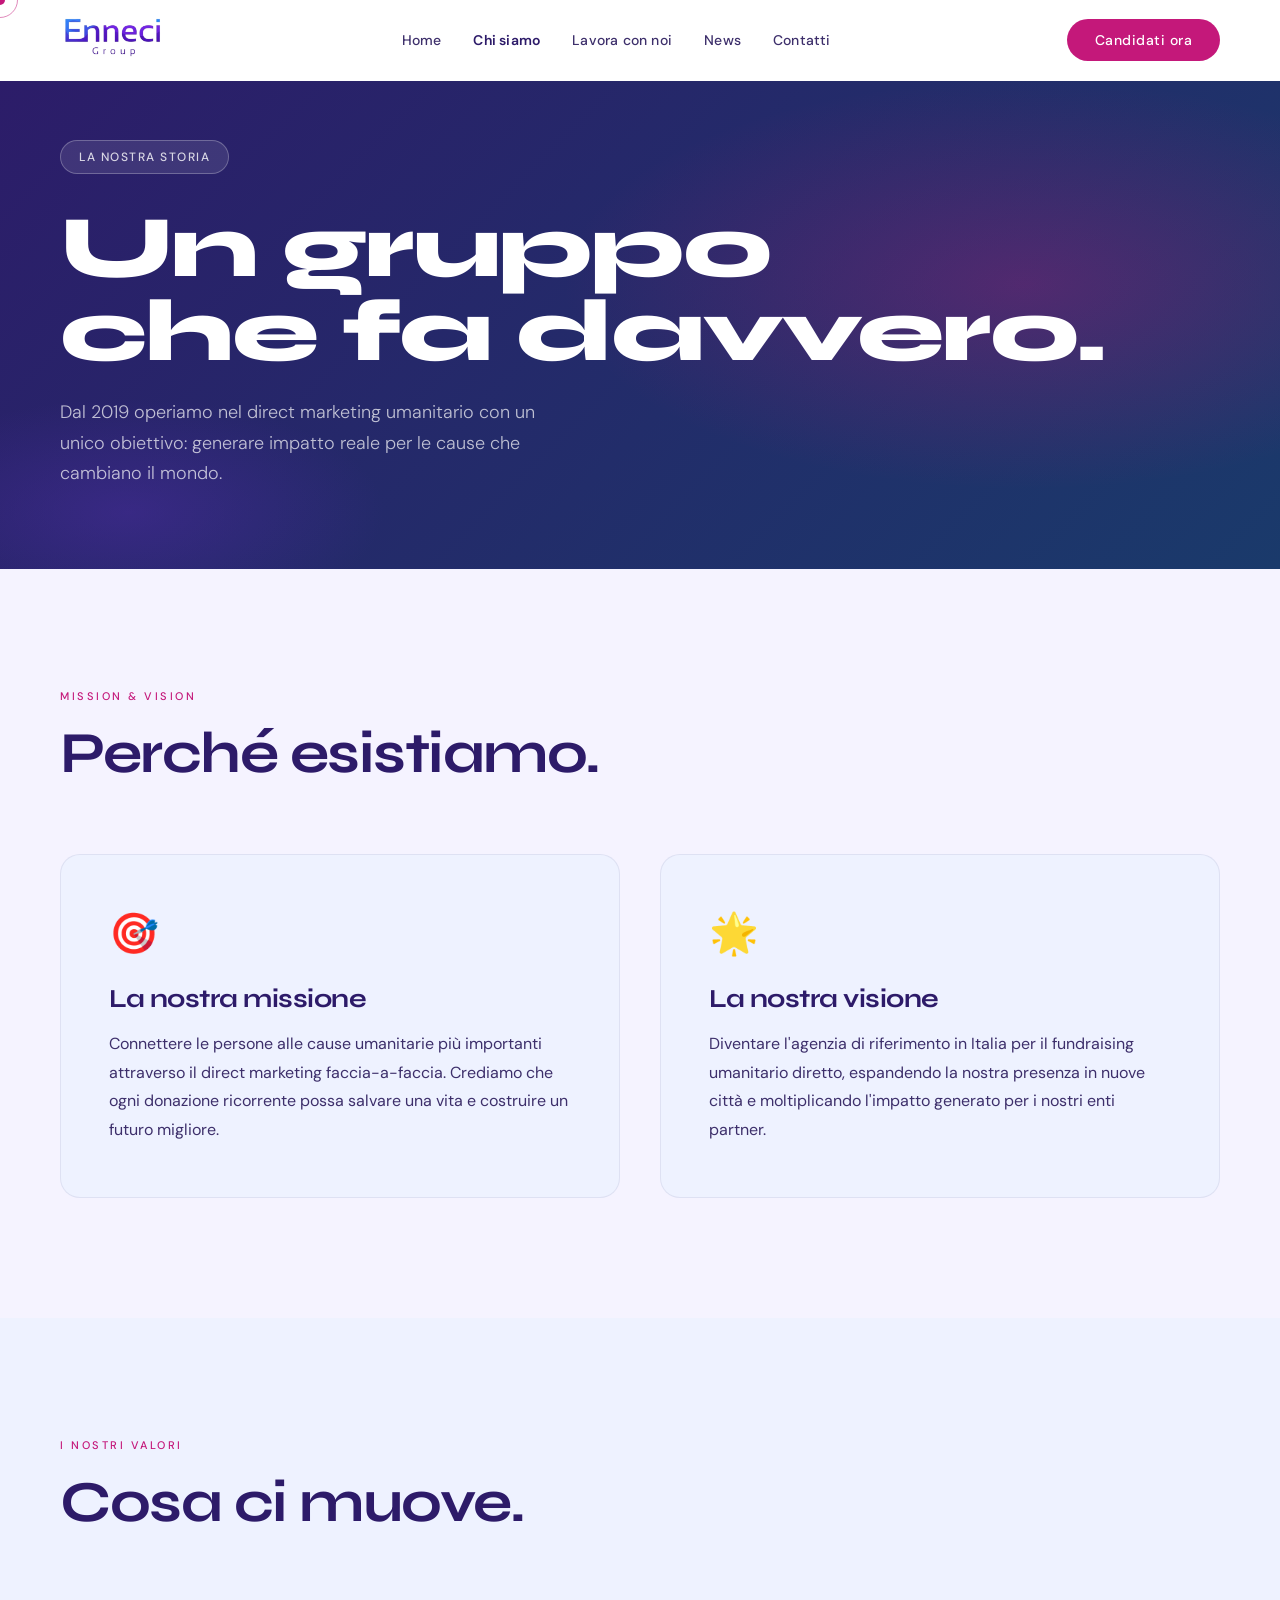
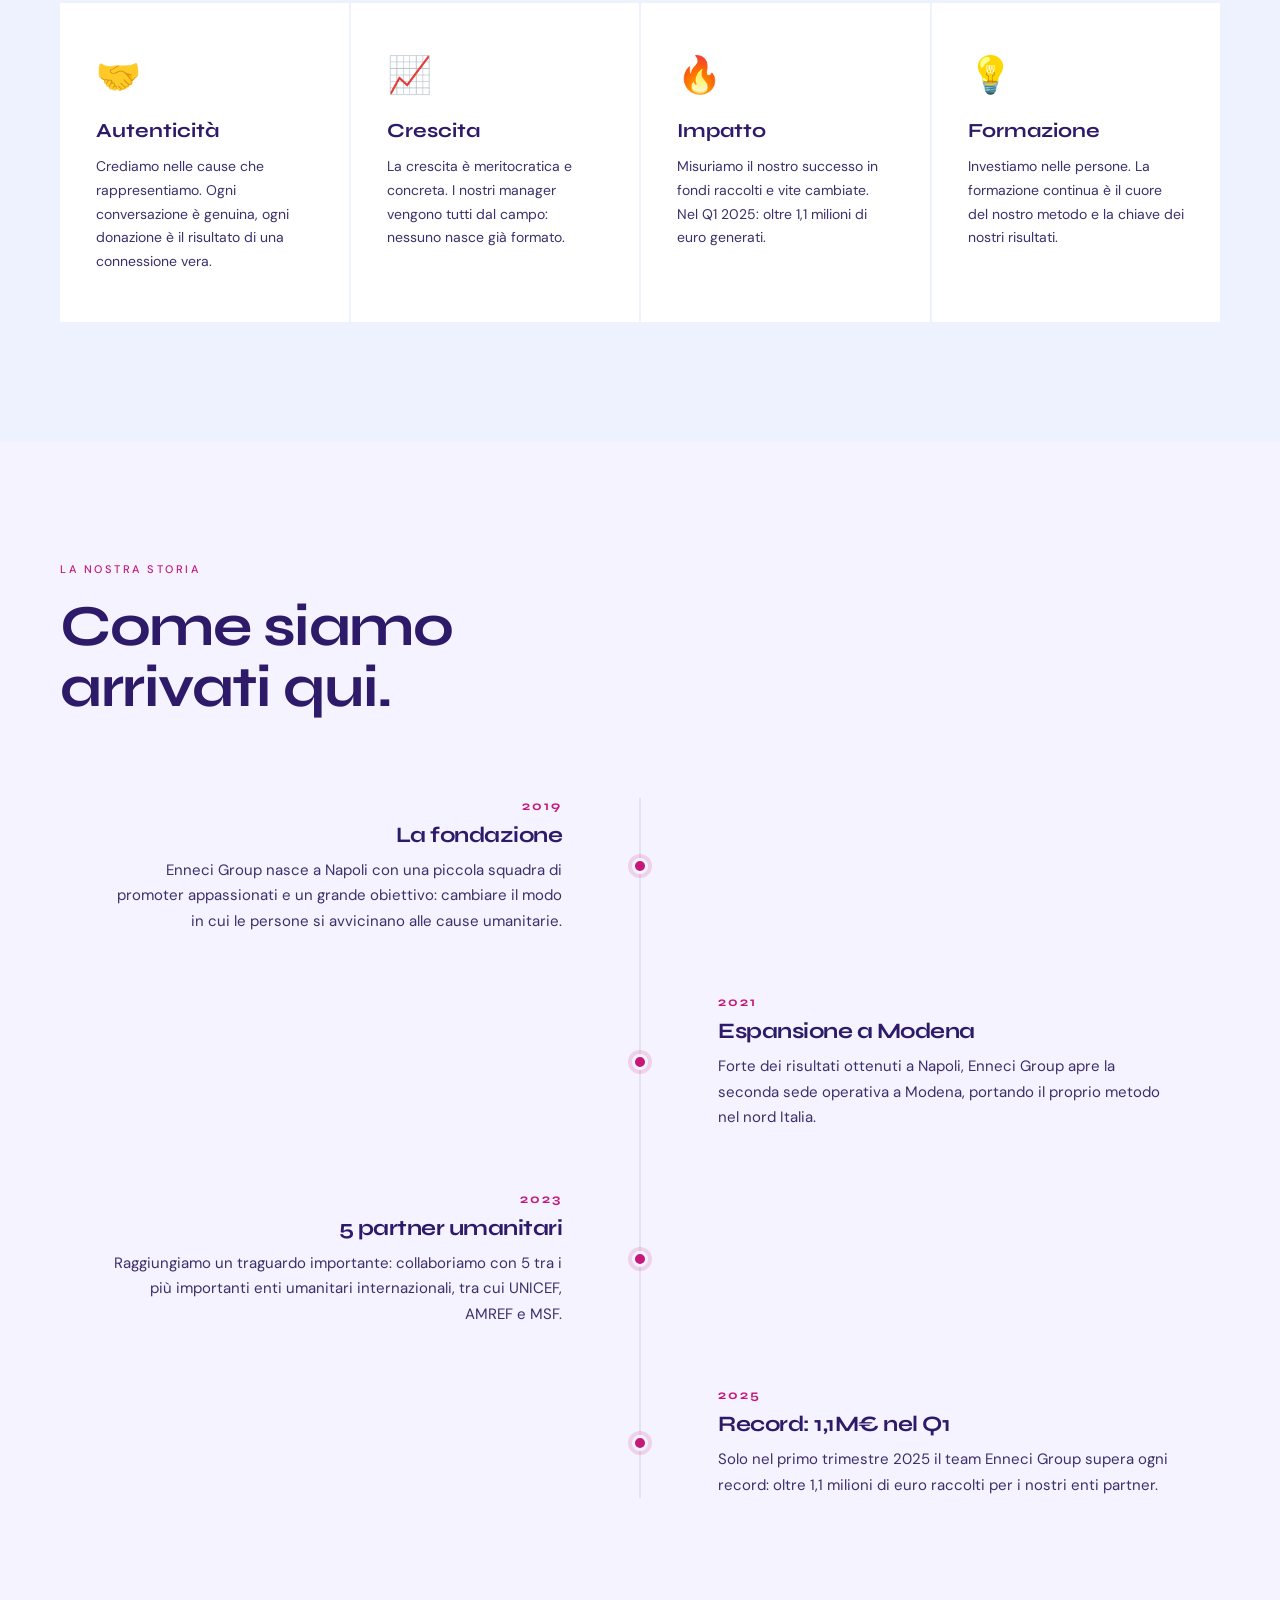
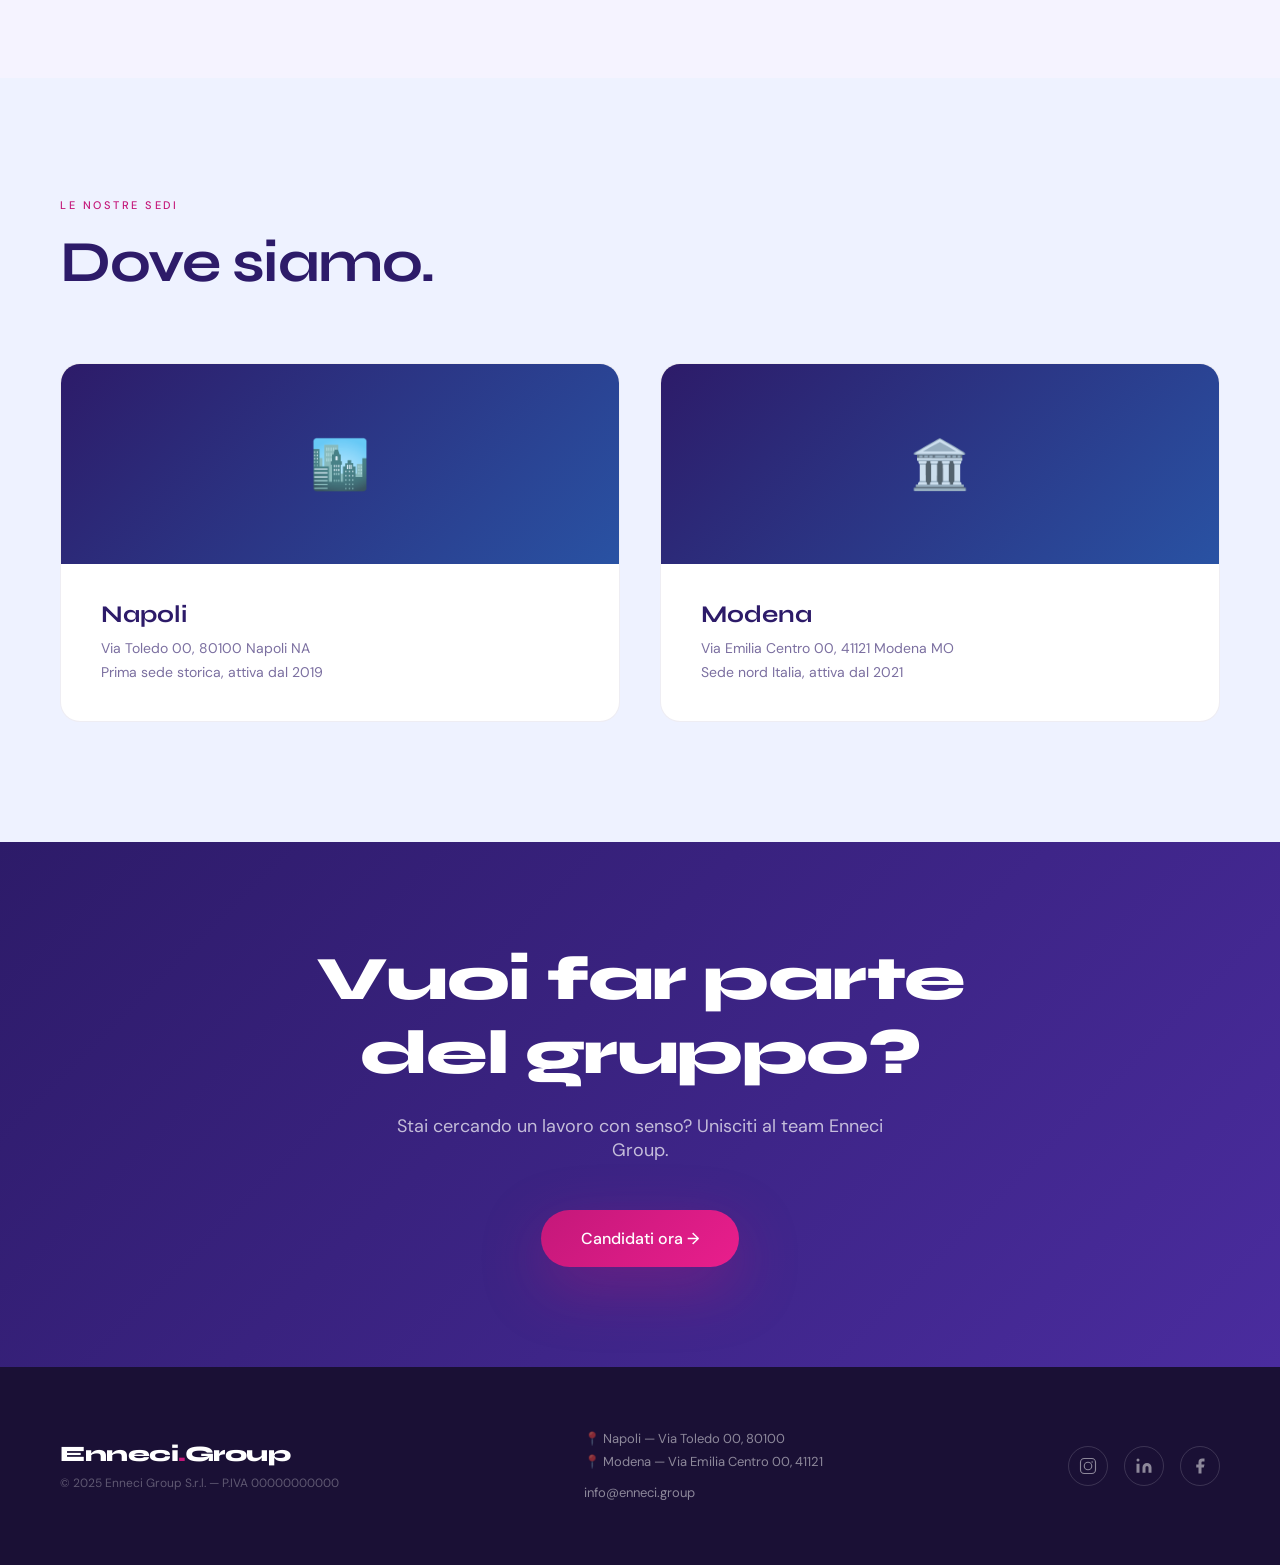
==== chi-siamo.html @ 80802bf1 "summ" ====
<!DOCTYPE html>
<html lang="it">
<head>
  <meta charset="UTF-8">
  <meta name="viewport" content="width=device-width, initial-scale=1.0">
  <title>Enneci Group — Chi siamo</title>
  <link rel="preconnect" href="https://fonts.googleapis.com">
  <link href="https://fonts.googleapis.com/css2?family=Syne:wght@400;600;700;800&family=DM+Sans:ital,wght@0,300;0,400;0,500;1,300&display=swap" rel="stylesheet">
  <style>
/* ============================================================
   ENNECI GROUP — Shared Stylesheet
   ============================================================ */

/* --- Reset & Base ----------------------------------------- */
*, *::before, *::after { box-sizing: border-box; margin: 0; padding: 0; }

:root {
  --purple:       #2D1B69;
  --purple-mid:   #4A2C9E;
  --blue:         #1A3A6B;
  --blue-mid:     #2952A3;
  --magenta:      #C4187A;
  --magenta-light:#E91E8C;
  --bg:           #F5F3FF;
  --bg-alt:       #EEF2FF;
  --bg-dark:      #1A1035;
  --text:         #1A1035;
  --text-mid:     #3D2F6B;
  --text-light:   #7B6FA0;
  --white:        #ffffff;
}

html  { scroll-behavior: smooth; }
body  {
  font-family: 'DM Sans', sans-serif;
  background: var(--bg);
  color: var(--text);
  overflow-x: hidden;
  cursor: none;
}

/* --- Custom Cursor ---------------------------------------- */
.cursor {
  position: fixed; width: 10px; height: 10px;
  background: var(--magenta); border-radius: 50%;
  pointer-events: none; z-index: 9999;
  transform: translate(-50%, -50%);
  transition: transform 0.1s ease;
}
.cursor-ring {
  position: fixed; width: 36px; height: 36px;
  border: 1.5px solid rgba(196,24,122,0.5); border-radius: 50%;
  pointer-events: none; z-index: 9998;
  transform: translate(-50%, -50%);
  transition: all 0.18s ease;
}

/* --- Navigation ------------------------------------------- */
nav {
  position: fixed; top: 0; left: 0; right: 0; z-index: 100;
  display: flex; justify-content: space-between; align-items: center;
  padding: 16px 60px;
  background: #fff;
  border-bottom: 1px solid transparent;
  transition: all 0.4s ease;
}
nav.scrolled {
  padding: 10px 60px;
  border-bottom: 1px solid rgba(45,27,105,0.08);
  box-shadow: 0 4px 24px rgba(45,27,105,0.07);
}
.nav-logo img { height: 48px; width: auto; display: block; }
.nav-links { display: flex; gap: 32px; align-items: center; }
.nav-links a {
  font-size: 14px; font-weight: 500; color: var(--text-mid);
  text-decoration: none; letter-spacing: 0.2px;
  transition: color 0.3s ease; cursor: none;
}
.nav-links a:hover,
.nav-links a.active { color: var(--purple); }
.nav-links a.active  { font-weight: 600; }
.nav-cta {
  background: var(--magenta); color: var(--white);
  font-size: 14px; font-weight: 500; letter-spacing: 0.5px;
  padding: 12px 28px; border: none; border-radius: 100px;
  cursor: none; text-decoration: none;
  transition: all 0.3s ease;
}
.nav-cta:hover { background: var(--magenta-light); transform: scale(1.04); }

/* --- Buttons ---------------------------------------------- */
.btn-primary {
  display: inline-block;
  background: linear-gradient(135deg, var(--magenta) 0%, var(--magenta-light) 100%);
  color: var(--white); font-size: 16px; font-weight: 500;
  padding: 18px 40px; border: none; border-radius: 100px;
  cursor: none; text-decoration: none;
  box-shadow: 0 20px 60px rgba(196,24,122,0.35);
  transition: all 0.3s ease;
}
.btn-primary:hover { transform: translateY(-2px); box-shadow: 0 28px 70px rgba(196,24,122,0.45); }

.btn-outline {
  display: inline-block;
  background: transparent; color: var(--purple);
  font-size: 16px; font-weight: 500;
  padding: 17px 40px; border: 1.5px solid rgba(45,27,105,0.3); border-radius: 100px;
  cursor: none; text-decoration: none;
  transition: all 0.3s ease;
}
.btn-outline:hover { border-color: var(--purple); background: rgba(45,27,105,0.05); }

/* --- Section base ----------------------------------------- */
section { padding: 120px 60px; background: var(--bg); }

.section-tag {
  font-size: 11px; letter-spacing: 2.5px; text-transform: uppercase;
  color: var(--magenta); font-weight: 500; margin-bottom: 20px;
}
.section-title {
  font-family: 'Syne', sans-serif; font-weight: 700;
  font-size: clamp(36px, 5vw, 58px); line-height: 1.05;
  letter-spacing: -1.5px; color: var(--purple);
}

/* --- Partners strip --------------------------------------- */
.partners {
  padding: 60px; background: var(--bg-alt);
  border-top: 1px solid rgba(45,27,105,0.1);
  border-bottom: 1px solid rgba(45,27,105,0.1);
}
.partners-label {
  font-size: 11px; letter-spacing: 2px; text-transform: uppercase;
  color: var(--text-light); margin-bottom: 32px;
}
.partners-row { display: flex; gap: 48px; align-items: center; flex-wrap: wrap; }
.partner-badge {
  font-family: 'Syne', sans-serif; font-weight: 700; font-size: 15px;
  color: rgba(45,27,105,0.35); letter-spacing: 1px;
  transition: color 0.3s ease;
}
.partner-badge:hover { color: var(--purple); }

/* --- How cards -------------------------------------------- */
.how { background: var(--bg-alt); }
.how-grid {
  display: grid; grid-template-columns: repeat(3, 1fr);
  gap: 2px; margin-top: 70px;
}
.how-card {
  background: #fff; padding: 52px 44px;
  position: relative; overflow: hidden;
  transition: background 0.4s ease;
}
.how-card::before {
  content: ''; position: absolute;
  top: 0; left: 0; right: 0; height: 3px;
  background: linear-gradient(90deg, var(--blue-mid), var(--magenta));
  opacity: 0; transition: opacity 0.4s ease;
}
.how-card:hover                { background: #f8f6ff; }
.how-card:hover::before        { opacity: 1; }
.how-num {
  font-family: 'Syne', sans-serif; font-size: 72px; font-weight: 800;
  color: rgba(45,27,105,0.06); line-height: 1;
  margin-bottom: 32px; letter-spacing: -3px;
}
.how-icon {
  width: 56px; height: 56px;
  background: linear-gradient(135deg, var(--purple) 0%, var(--blue-mid) 100%);
  border-radius: 14px; display: flex; align-items: center;
  justify-content: center; margin-bottom: 28px; font-size: 26px;
}
.how-card h3 {
  font-family: 'Syne', sans-serif; font-size: 28px; font-weight: 700;
  margin-bottom: 16px; letter-spacing: -0.5px; color: var(--purple);
}
.how-card p { font-size: 17px; color: var(--text-mid); line-height: 1.8; }

/* --- CTA band --------------------------------------------- */
.cta-band {
  background: linear-gradient(135deg, var(--purple) 0%, var(--purple-mid) 100%);
  padding: 100px 60px; text-align: center;
}
.cta-band h2 {
  font-family: 'Syne', sans-serif; font-weight: 800;
  font-size: clamp(36px, 5vw, 62px); color: #fff;
  letter-spacing: -1.5px; margin-bottom: 24px;
}
.cta-band p {
  font-size: 18px; color: rgba(255,255,255,0.7);
  margin-bottom: 48px; max-width: 500px;
  margin-left: auto; margin-right: auto;
}

/* --- Page hero (inner pages) ------------------------------ */
.page-hero {
  min-height: 55vh; display: flex; flex-direction: column;
  justify-content: flex-end; padding: 140px 60px 80px;
  position: relative; overflow: hidden;
  background: linear-gradient(135deg, var(--purple) 0%, var(--blue) 100%);
}
.page-hero-bg {
  position: absolute; inset: 0;
  background:
    radial-gradient(ellipse 60% 60% at 80% 50%, rgba(196,24,122,0.3) 0%, transparent 60%),
    radial-gradient(ellipse 40% 40% at 10% 90%, rgba(74,44,158,0.5) 0%, transparent 50%);
}
.page-hero-inner { position: relative; }
.page-hero .page-tag {
  display: inline-block;
  background: rgba(255,255,255,0.1); border: 1px solid rgba(255,255,255,0.25);
  border-radius: 100px; padding: 8px 18px;
  font-size: 12px; font-weight: 500; letter-spacing: 1.5px;
  text-transform: uppercase; color: rgba(255,255,255,0.8);
  margin-bottom: 32px;
}
.page-hero h1 {
  font-family: 'Syne', sans-serif; font-weight: 800;
  font-size: clamp(48px, 7vw, 88px); line-height: 0.95;
  letter-spacing: -2px; color: #fff; margin-bottom: 24px;
}
.page-hero p {
  font-size: 18px; font-weight: 300;
  color: rgba(255,255,255,0.7); max-width: 480px; line-height: 1.7;
}

/* --- Form shared ------------------------------------------ */
.form-group { margin-bottom: 20px; }
.form-group label {
  display: block; font-size: 12px; letter-spacing: 1.5px;
  text-transform: uppercase; color: var(--text-light);
  font-weight: 500; margin-bottom: 10px;
}
.form-group input,
.form-group select,
.form-group textarea {
  width: 100%; padding: 16px 20px;
  border: 1.5px solid rgba(45,27,105,0.12); border-radius: 12px;
  font-family: 'DM Sans', sans-serif; font-size: 15px; color: var(--text);
  outline: none; cursor: none;
  transition: border-color 0.3s ease, background 0.3s ease;
}
.form-group textarea { resize: vertical; min-height: 120px; }
.form-group input:focus,
.form-group select:focus,
.form-group textarea:focus { border-color: var(--magenta); }
.form-row { display: grid; grid-template-columns: 1fr 1fr; gap: 20px; }

.btn-submit {
  width: 100%; padding: 20px;
  background: linear-gradient(135deg, var(--magenta) 0%, var(--magenta-light) 100%);
  color: #fff; font-family: 'DM Sans', sans-serif;
  font-size: 16px; font-weight: 500;
  border: none; border-radius: 100px; cursor: none;
  box-shadow: 0 16px 48px rgba(196,24,122,0.35);
  transition: all 0.3s ease; margin-top: 8px;
}
.btn-submit:hover { transform: translateY(-2px); box-shadow: 0 24px 60px rgba(196,24,122,0.45); }

/* --- Footer ----------------------------------------------- */
footer {
  background: var(--bg-dark); padding: 60px;
  display: flex; justify-content: space-between;
  align-items: center; flex-wrap: wrap; gap: 32px;
}
.footer-logo {
  font-family: 'Syne', sans-serif; font-weight: 800;
  font-size: 22px; letter-spacing: -0.5px; color: var(--white);
}
.footer-logo span { color: var(--magenta); }
.footer-copy { font-size: 12px; color: rgba(255,255,255,0.3); margin-top: 8px; }
.footer-info { font-size: 13px; line-height: 1.8; color: rgba(255,255,255,0.5); }
.footer-info a { color: rgba(255,255,255,0.5); text-decoration: none; transition: color 0.3s; }
.footer-info a:hover { color: var(--white); }
.footer-social { display: flex; gap: 16px; }
.social-link {
  width: 40px; height: 40px;
  border: 1px solid rgba(255,255,255,0.15); border-radius: 50%;
  display: flex; align-items: center; justify-content: center;
  color: rgba(255,255,255,0.5); text-decoration: none;
  transition: all 0.3s ease; font-size: 16px; cursor: none;
}
.social-link:hover { border-color: var(--magenta); color: var(--magenta); }

/* --- Animations ------------------------------------------- */
@keyframes fadeUp {
  from { opacity: 0; transform: translateY(30px); }
  to   { opacity: 1; transform: translateY(0); }
}
@keyframes pulse {
  0%, 100% { opacity: 1; transform: scale(1); }
  50%       { opacity: 0.5; transform: scale(0.8); }
}
@keyframes birdFloat {
  0%   { transform: translateY(0px)   rotate(-30deg) scale(1);    }
  30%  { transform: translateY(-18px) rotate(-27deg) scale(1.02); }
  60%  { transform: translateY(-8px)  rotate(-31deg) scale(0.99); }
  100% { transform: translateY(0px)   rotate(-30deg) scale(1);    }
}

.reveal {
  opacity: 0; transform: translateY(24px);
  transition: opacity 0.7s ease, transform 0.7s ease;
}
.reveal.visible { opacity: 1; transform: translateY(0); }
.reveal-delay-1 { transition-delay: 0.1s; }
.reveal-delay-2 { transition-delay: 0.2s; }
.reveal-delay-3 { transition-delay: 0.3s; }
.reveal-delay-4 { transition-delay: 0.4s; }

/* --- Responsive ------------------------------------------- */
@media (max-width: 768px) {
  nav, nav.scrolled { padding: 14px 24px; }
  .nav-links        { display: none; }
  section           { padding: 80px 24px; }
  .partners         { padding: 40px 24px; }
  .how-grid         { grid-template-columns: 1fr; }
  .cta-band         { padding: 80px 24px; }
  .page-hero        { padding: 120px 24px 60px; }
  footer            { padding: 40px 24px; flex-direction: column; align-items: flex-start; }
  .form-row         { grid-template-columns: 1fr; }
}

/* ============================================================
   CHI SIAMO — page-specific styles
   ============================================================ */

/* Mission */
.mission { background: var(--bg); }
.mission-grid {
  display: grid; grid-template-columns: 1fr 1fr;
  gap: 40px; margin-top: 70px;
}
.mission-block {
  padding: 52px 48px; background: var(--bg-alt);
  border-radius: 20px; border: 1px solid rgba(45,27,105,0.08);
}
.mission-icon { font-size: 40px; margin-bottom: 24px; }
.mission-block h3 {
  font-family: 'Syne', sans-serif; font-size: 26px; font-weight: 700;
  color: var(--purple); margin-bottom: 16px; letter-spacing: -0.5px;
}
.mission-block p { font-size: 16px; color: var(--text-mid); line-height: 1.8; }

/* Values */
.values { background: var(--bg-alt); }
.values-grid {
  display: grid; grid-template-columns: repeat(4, 1fr);
  gap: 2px; margin-top: 70px;
}
.value-card {
  background: #fff; padding: 48px 36px;
  transition: background 0.3s ease;
}
.value-card:hover { background: #f0ebff; }
.value-icon       { font-size: 36px; margin-bottom: 20px; }
.value-card h3 {
  font-family: 'Syne', sans-serif; font-size: 20px; font-weight: 700;
  color: var(--purple); margin-bottom: 12px;
}
.value-card p { font-size: 14px; color: var(--text-mid); line-height: 1.7; }

/* Timeline */
.timeline-section { background: var(--bg); }
.timeline { position: relative; margin-top: 80px; }
.timeline::before {
  content: ''; position: absolute;
  left: 50%; top: 0; bottom: 0; width: 1px;
  background: rgba(45,27,105,0.15); transform: translateX(-50%);
}
.timeline-item {
  display: grid; grid-template-columns: 1fr 60px 1fr;
  gap: 0; margin-bottom: 60px; align-items: center;
}
.tl-content          { padding: 0 48px; }
.tl-content-right    { padding: 0 48px; text-align: right; }
.tl-year {
  font-family: 'Syne', sans-serif; font-size: 13px; font-weight: 700;
  letter-spacing: 2px; color: var(--magenta); margin-bottom: 8px;
}
.tl-content h3,
.tl-content-right h3 {
  font-family: 'Syne', sans-serif; font-size: 22px; font-weight: 700;
  color: var(--purple); margin-bottom: 10px; letter-spacing: -0.5px;
}
.tl-content p,
.tl-content-right p { font-size: 15px; color: var(--text-mid); line-height: 1.7; }
.tl-dot {
  width: 16px; height: 16px; background: var(--magenta); border-radius: 50%;
  border: 3px solid var(--bg); margin: 0 auto; position: relative; z-index: 1;
  box-shadow: 0 0 0 4px rgba(196,24,122,0.15);
}
.tl-empty {}

/* Offices */
.offices { background: var(--bg-alt); }
.offices-grid {
  display: grid; grid-template-columns: 1fr 1fr;
  gap: 40px; margin-top: 70px;
}
.office-card {
  background: #fff; border-radius: 20px; overflow: hidden;
  border: 1px solid rgba(45,27,105,0.08);
}
.office-map {
  height: 200px;
  background: linear-gradient(135deg, var(--purple) 0%, var(--blue-mid) 100%);
  display: flex; align-items: center; justify-content: center; font-size: 48px;
}
.office-info   { padding: 36px 40px; }
.office-city {
  font-family: 'Syne', sans-serif; font-size: 24px; font-weight: 700;
  color: var(--purple); margin-bottom: 8px;
}
.office-addr { font-size: 14px; color: var(--text-light); line-height: 1.7; }

/* Responsive */
@media (max-width: 768px) {
  .mission-grid, .values-grid, .offices-grid { grid-template-columns: 1fr; }
  .timeline::before { left: 20px; }
  .timeline-item    { grid-template-columns: 40px 1fr; }
  .tl-content-right { text-align: left; padding: 0 20px; }
  .tl-content       { padding: 0 20px; }
  .tl-empty         { display: none; }
}

  </style>
</head>
<body>
  <div class="cursor" id="cursor"></div>
  <div class="cursor-ring" id="cursorRing"></div>

  <nav>
    <a href="index.html" class="nav-logo"><img src="[data-uri]" alt="Enneci Group" style="height:48px;width:auto;display:block;"></a>
    <div class="nav-links">
      <a href="index.html">Home</a>
      <a href="chi-siamo.html" class="active">Chi siamo</a>
      <a href="lavora-con-noi.html">Lavora con noi</a>
      <a href="news.html">News</a>
      <a href="contatti.html">Contatti</a>
    </div>
    <a href="lavora-con-noi.html" class="nav-cta">Candidati ora</a>
  </nav>


  <div class="page-hero">
    <div class="page-hero-bg"></div>
    <div class="page-hero-inner">
      <span class="page-tag">La nostra storia</span>
      <h1>Un gruppo<br>che fa davvero.</h1>
      <p>Dal 2019 operiamo nel direct marketing umanitario con un unico obiettivo: generare impatto reale per le cause che cambiano il mondo.</p>
    </div>
  </div>

  <section class="mission">
    <p class="section-tag reveal">Mission &amp; Vision</p>
    <h2 class="section-title reveal reveal-delay-1">Perché esistiamo.</h2>
    <div class="mission-grid">
      <div class="mission-block reveal reveal-delay-1">
        <div class="mission-icon">🎯</div>
        <h3>La nostra missione</h3>
        <p>Connettere le persone alle cause umanitarie più importanti attraverso il direct marketing faccia-a-faccia. Crediamo che ogni donazione ricorrente possa salvare una vita e costruire un futuro migliore.</p>
      </div>
      <div class="mission-block reveal reveal-delay-2">
        <div class="mission-icon">🌟</div>
        <h3>La nostra visione</h3>
        <p>Diventare l'agenzia di riferimento in Italia per il fundraising umanitario diretto, espandendo la nostra presenza in nuove città e moltiplicando l'impatto generato per i nostri enti partner.</p>
      </div>
    </div>
  </section>

  <section class="values">
    <p class="section-tag reveal">I nostri valori</p>
    <h2 class="section-title reveal reveal-delay-1">Cosa ci muove.</h2>
    <div class="values-grid">
      <div class="value-card reveal"><div class="value-icon">🤝</div><h3>Autenticità</h3><p>Crediamo nelle cause che rappresentiamo. Ogni conversazione è genuina, ogni donazione è il risultato di una connessione vera.</p></div>
      <div class="value-card reveal reveal-delay-1"><div class="value-icon">📈</div><h3>Crescita</h3><p>La crescita è meritocratica e concreta. I nostri manager vengono tutti dal campo: nessuno nasce già formato.</p></div>
      <div class="value-card reveal reveal-delay-2"><div class="value-icon">🔥</div><h3>Impatto</h3><p>Misuriamo il nostro successo in fondi raccolti e vite cambiate. Nel Q1 2025: oltre 1,1 milioni di euro generati.</p></div>
      <div class="value-card reveal reveal-delay-3"><div class="value-icon">💡</div><h3>Formazione</h3><p>Investiamo nelle persone. La formazione continua è il cuore del nostro metodo e la chiave dei nostri risultati.</p></div>
    </div>
  </section>

  <section class="timeline-section">
    <p class="section-tag reveal">La nostra storia</p>
    <h2 class="section-title reveal reveal-delay-1">Come siamo<br>arrivati qui.</h2>
    <div class="timeline">
      <div class="timeline-item reveal">
        <div class="tl-content-right"><div class="tl-year">2019</div><h3>La fondazione</h3><p>Enneci Group nasce a Napoli con una piccola squadra di promoter appassionati e un grande obiettivo: cambiare il modo in cui le persone si avvicinano alle cause umanitarie.</p></div>
        <div class="tl-dot"></div><div class="tl-empty"></div>
      </div>
      <div class="timeline-item reveal reveal-delay-1">
        <div class="tl-empty"></div><div class="tl-dot"></div>
        <div class="tl-content"><div class="tl-year">2021</div><h3>Espansione a Modena</h3><p>Forte dei risultati ottenuti a Napoli, Enneci Group apre la seconda sede operativa a Modena, portando il proprio metodo nel nord Italia.</p></div>
      </div>
      <div class="timeline-item reveal">
        <div class="tl-content-right"><div class="tl-year">2023</div><h3>5 partner umanitari</h3><p>Raggiungiamo un traguardo importante: collaboriamo con 5 tra i più importanti enti umanitari internazionali, tra cui UNICEF, AMREF e MSF.</p></div>
        <div class="tl-dot"></div><div class="tl-empty"></div>
      </div>
      <div class="timeline-item reveal reveal-delay-1">
        <div class="tl-empty"></div><div class="tl-dot"></div>
        <div class="tl-content"><div class="tl-year">2025</div><h3>Record: 1,1M€ nel Q1</h3><p>Solo nel primo trimestre 2025 il team Enneci Group supera ogni record: oltre 1,1 milioni di euro raccolti per i nostri enti partner.</p></div>
      </div>
    </div>
  </section>

  <section class="offices">
    <p class="section-tag reveal">Le nostre sedi</p>
    <h2 class="section-title reveal reveal-delay-1">Dove siamo.</h2>
    <div class="offices-grid">
      <div class="office-card reveal reveal-delay-1">
        <div class="office-map">🏙️</div>
        <div class="office-info"><div class="office-city">Napoli</div><div class="office-addr">Via Toledo 00, 80100 Napoli NA<br>Prima sede storica, attiva dal 2019</div></div>
      </div>
      <div class="office-card reveal reveal-delay-2">
        <div class="office-map">🏛️</div>
        <div class="office-info"><div class="office-city">Modena</div><div class="office-addr">Via Emilia Centro 00, 41121 Modena MO<br>Sede nord Italia, attiva dal 2021</div></div>
      </div>
    </div>
  </section>

  <div class="cta-band">
    <h2 class="reveal">Vuoi far parte<br>del gruppo?</h2>
    <p class="reveal reveal-delay-1">Stai cercando un lavoro con senso? Unisciti al team Enneci Group.</p>
    <a href="lavora-con-noi.html" class="btn-primary reveal reveal-delay-2">Candidati ora →</a>
  </div>

  <footer>
    <div>
      <div class="footer-logo">Enneci<span>.</span>Group</div>
      <div class="footer-copy">© 2025 Enneci Group S.r.l. — P.IVA 00000000000</div>
    </div>
    <div class="footer-info">
      <div>📍 Napoli — Via Toledo 00, 80100</div>
      <div>📍 Modena — Via Emilia Centro 00, 41121</div>
      <div style="margin-top:8px;"><a href="mailto:info@enneci.group">info@enneci.group</a></div>
    </div>
    <div class="footer-social">
      <a href="#" class="social-link" aria-label="Instagram">
        <svg width="18" height="18" fill="none" stroke="currentColor" stroke-width="1.5" viewBox="0 0 24 24"><rect x="2" y="2" width="20" height="20" rx="5"/><circle cx="12" cy="12" r="5"/><circle cx="17.5" cy="6.5" r="1" fill="currentColor" stroke="none"/></svg>
      </a>
      <a href="#" class="social-link" aria-label="LinkedIn">
        <svg width="18" height="18" fill="currentColor" viewBox="0 0 24 24"><path d="M16 8a6 6 0 0 1 6 6v7h-4v-7a2 2 0 0 0-2-2 2 2 0 0 0-2 2v7h-4v-7a6 6 0 0 1 6-6zM2 9h4v12H2z"/><circle cx="4" cy="4" r="2"/></svg>
      </a>
      <a href="#" class="social-link" aria-label="Facebook">
        <svg width="18" height="18" fill="currentColor" viewBox="0 0 24 24"><path d="M18 2h-3a5 5 0 0 0-5 5v3H7v4h3v8h4v-8h3l1-4h-4V7a1 1 0 0 1 1-1h3z"/></svg>
      </a>
    </div>
  </footer>

  <script>
document.addEventListener('DOMContentLoaded', () => {
  const cursor = document.getElementById('cursor');
  const ring   = document.getElementById('cursorRing');
  document.addEventListener('mousemove', e => {
    cursor.style.left = e.clientX + 'px'; cursor.style.top = e.clientY + 'px';
    setTimeout(() => { ring.style.left = e.clientX + 'px'; ring.style.top = e.clientY + 'px'; }, 60);
  });
  document.querySelectorAll('a, button').forEach(el => {
    el.addEventListener('mouseenter', () => { ring.style.transform='translate(-50%,-50%) scale(1.6)'; ring.style.borderColor='rgba(196,24,122,0.7)'; });
    el.addEventListener('mouseleave', () => { ring.style.transform='translate(-50%,-50%) scale(1)';   ring.style.borderColor='rgba(196,24,122,0.5)'; });
  });
  const nav = document.querySelector('nav');
  const onScroll = () => nav.classList.toggle('scrolled', window.scrollY > 20);
  window.addEventListener('scroll', onScroll, { passive: true }); onScroll();
  const io = new IntersectionObserver(entries => {
    entries.forEach(e => { if (e.isIntersecting) e.target.classList.add('visible'); });
  }, { threshold: 0.1 });
  document.querySelectorAll('.reveal').forEach(el => io.observe(el));
});
</script>
</body>
</html>
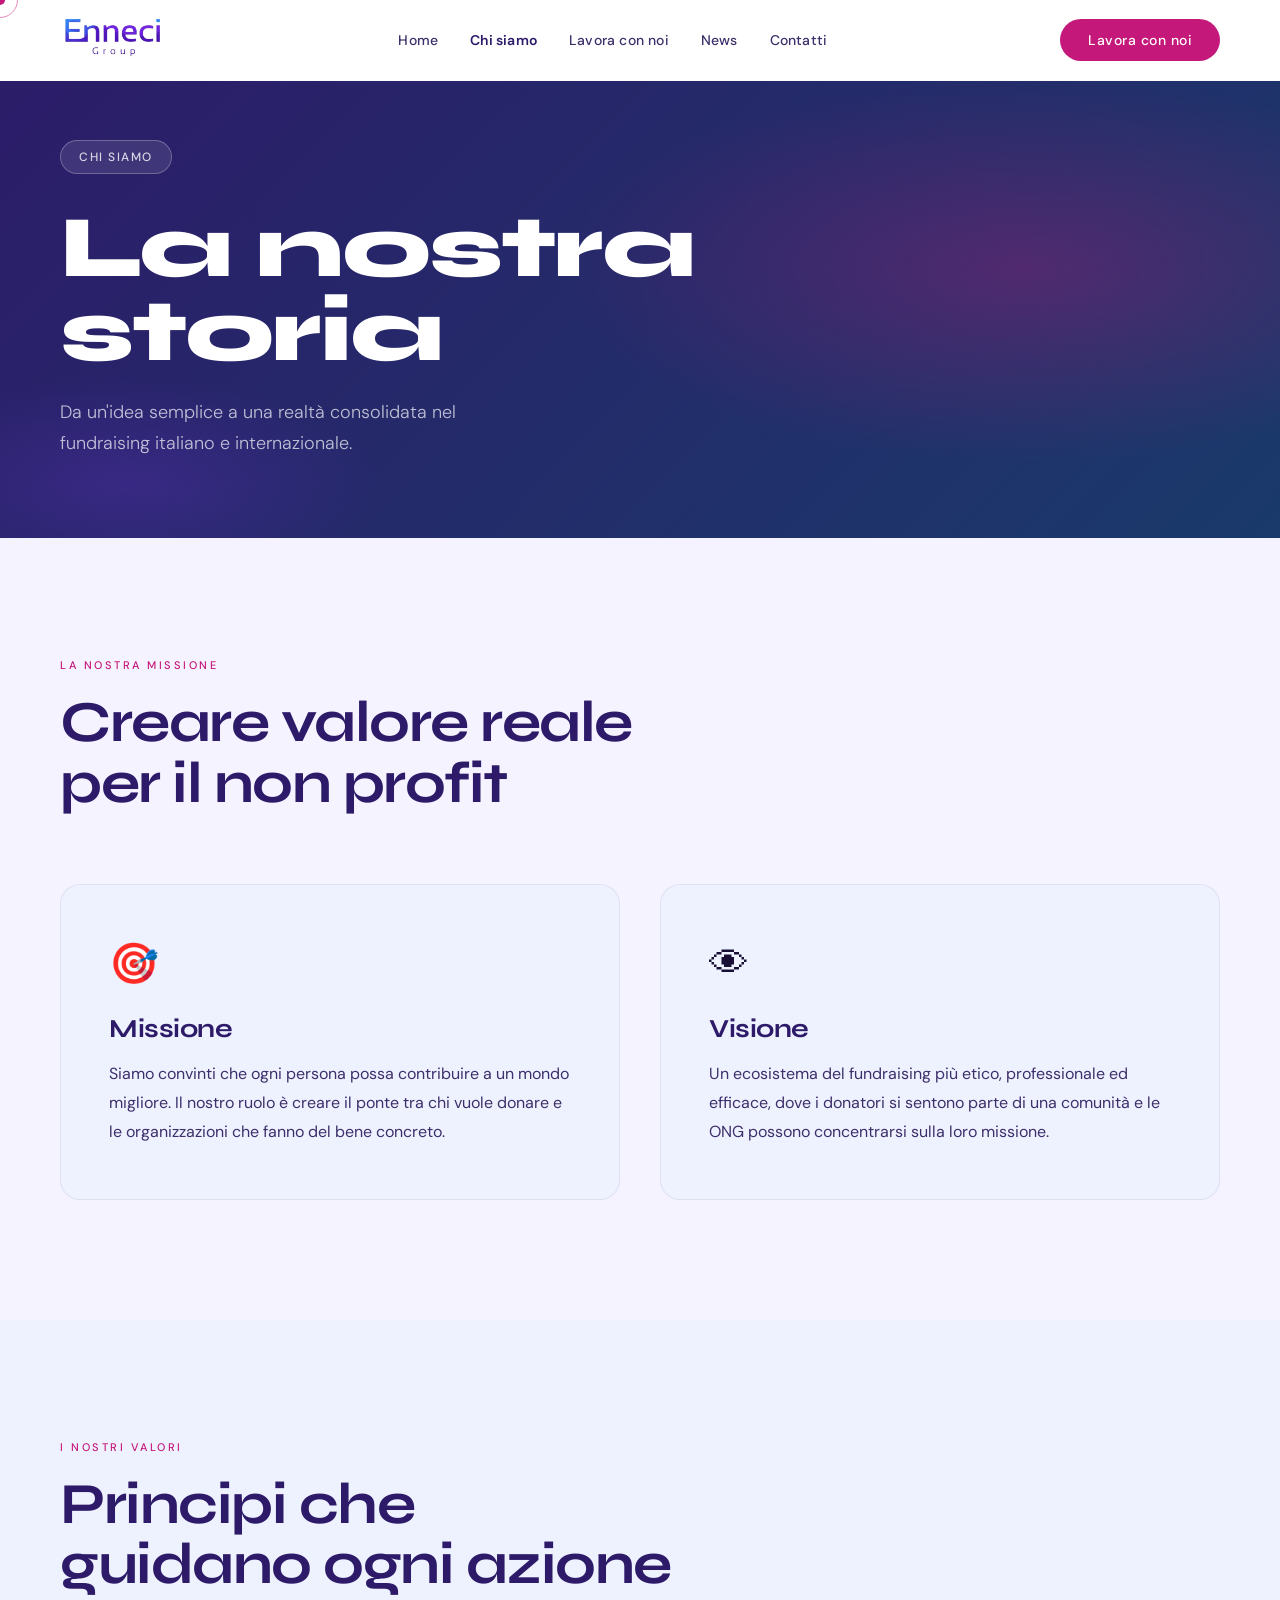
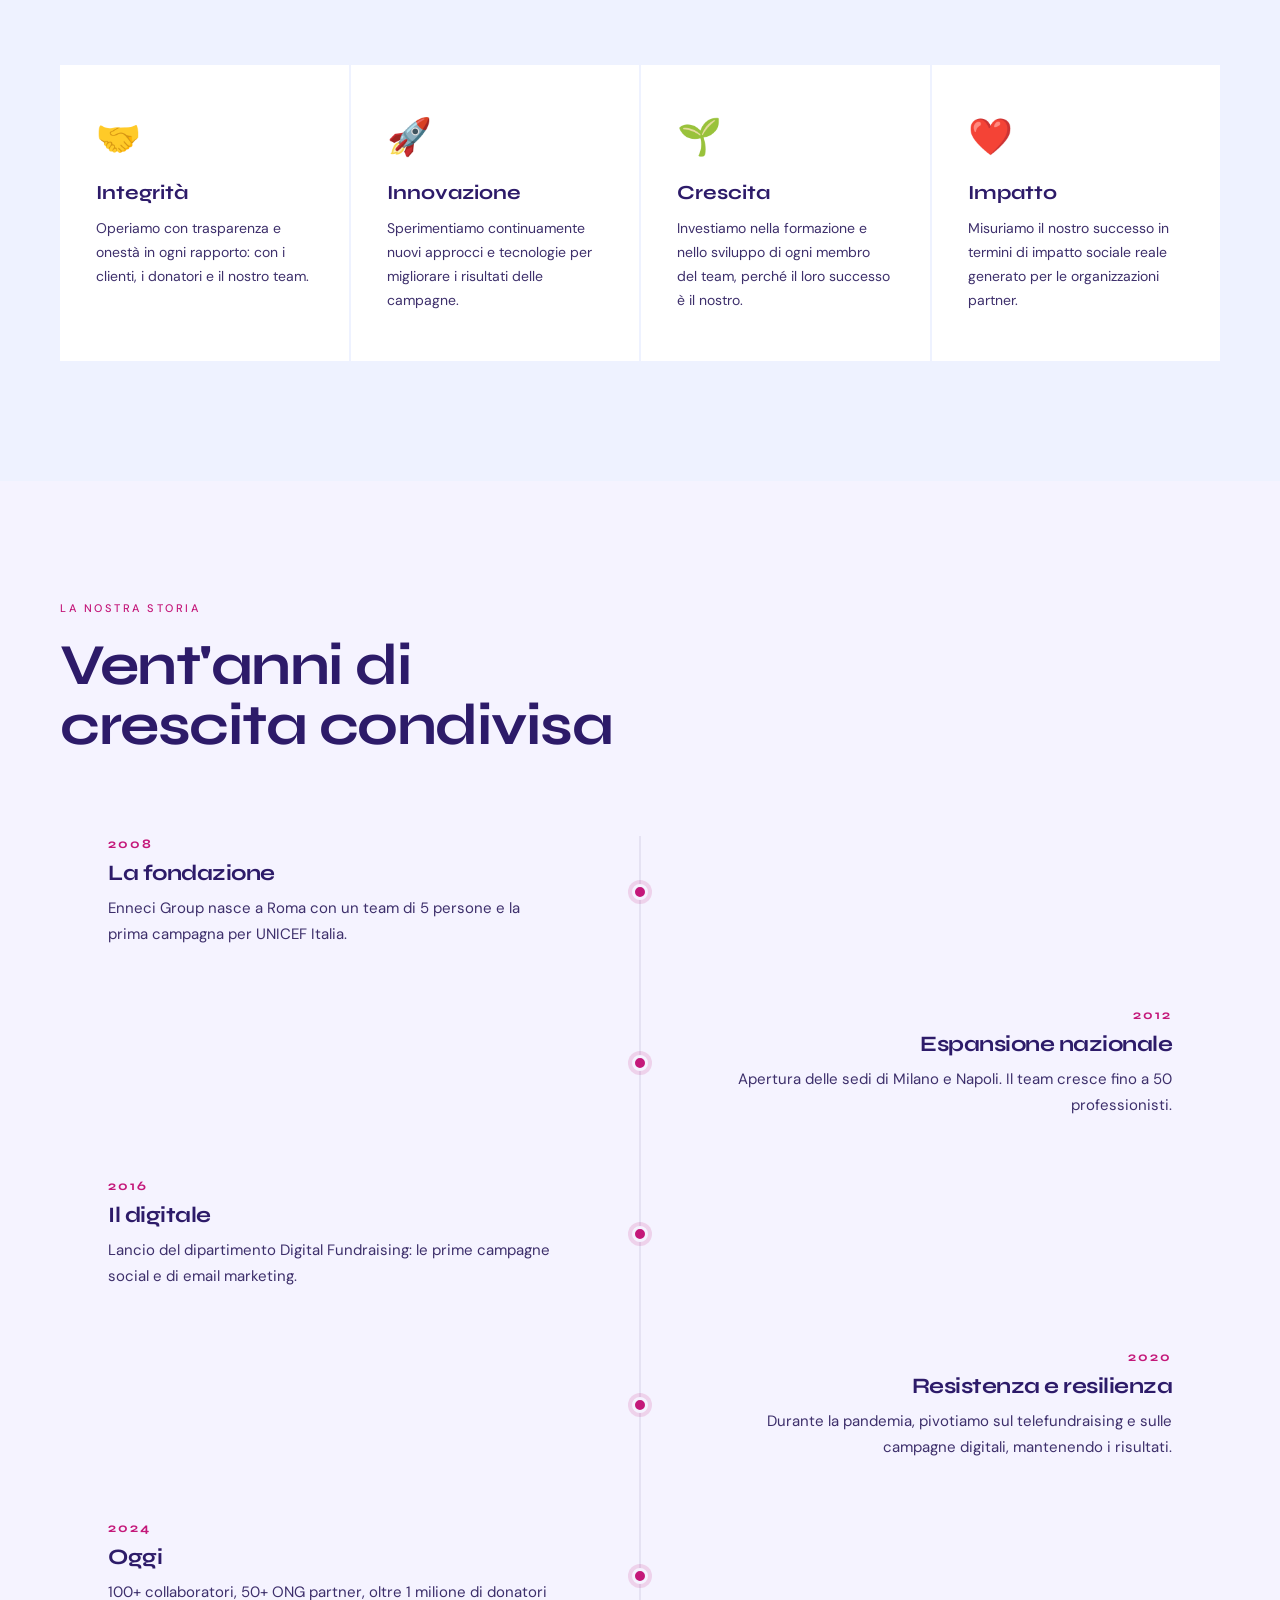
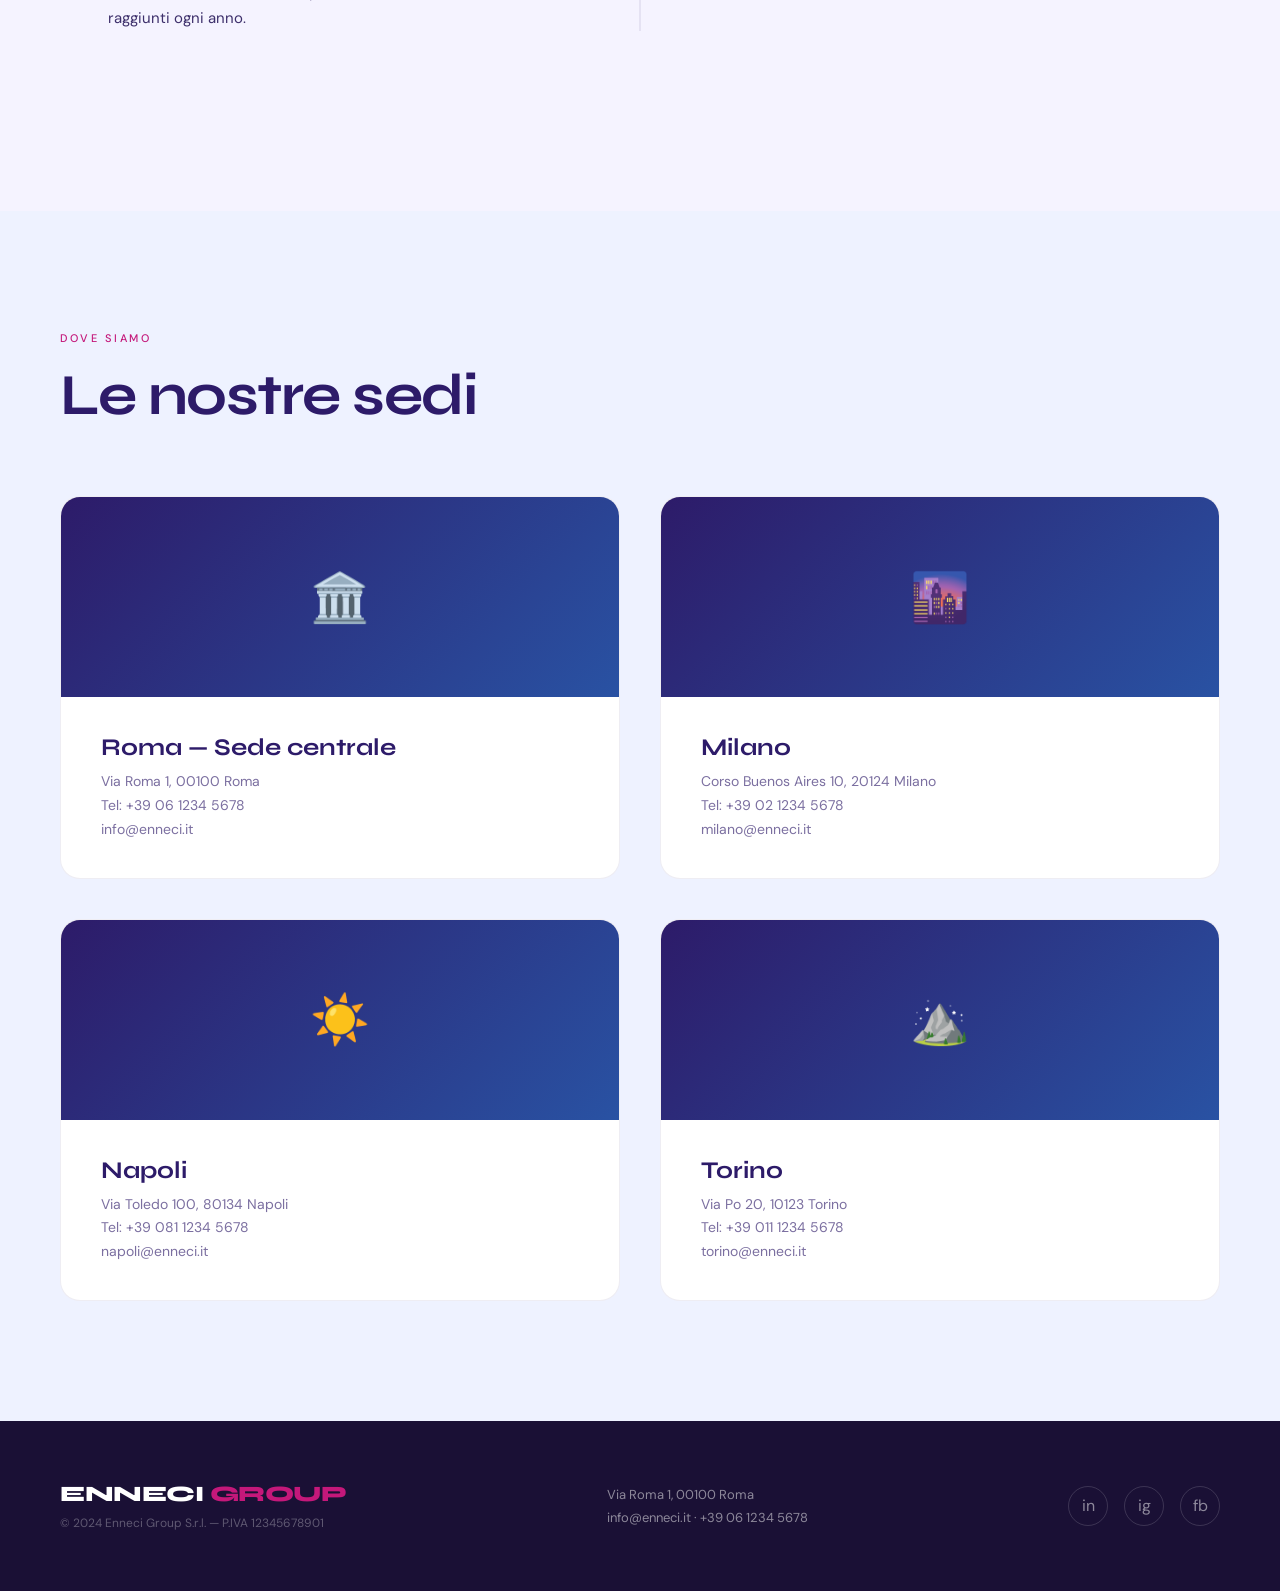
==== commit 5d7cedb4: "Fix mobile: hamburger menu, iOS hero, about-float" ====
--- a/chi-siamo.html
+++ b/chi-siamo.html
@@ -8,7 +8,7 @@
   <link href="https://fonts.googleapis.com/css2?family=Syne:wght@400;600;700;800&family=DM+Sans:ital,wght@0,300;0,400;0,500;1,300&display=swap" rel="stylesheet">
   <style>
 /* ============================================================
-   ENNECI GROUP — Shared Stylesheet
+   ENNECI GROUP — Shared Stylesheet  (v2 — bugfix)
    ============================================================ */
 
 /* --- Reset & Base ----------------------------------------- */
@@ -39,20 +39,30 @@
   cursor: none;
 }
 
-/* --- Custom Cursor ---------------------------------------- */
-.cursor {
-  position: fixed; width: 10px; height: 10px;
-  background: var(--magenta); border-radius: 50%;
-  pointer-events: none; z-index: 9999;
-  transform: translate(-50%, -50%);
-  transition: transform 0.1s ease;
-}
-.cursor-ring {
-  position: fixed; width: 36px; height: 36px;
-  border: 1.5px solid rgba(196,24,122,0.5); border-radius: 50%;
-  pointer-events: none; z-index: 9998;
-  transform: translate(-50%, -50%);
-  transition: all 0.18s ease;
+/* FIX: ripristina cursore su touch / dispositivi senza hover */
+@media (hover: none) {
+  body { cursor: auto; }
+}
+
+/* --- Custom Cursor (solo su device con mouse reale) -------- */
+.cursor, .cursor-ring { display: none; }
+@media (hover: hover) and (pointer: fine) {
+  .cursor {
+    display: block;
+    position: fixed; width: 10px; height: 10px;
+    background: var(--magenta); border-radius: 50%;
+    pointer-events: none; z-index: 9999;
+    transform: translate(-50%, -50%);
+    transition: transform 0.1s ease;
+  }
+  .cursor-ring {
+    display: block;
+    position: fixed; width: 36px; height: 36px;
+    border: 1.5px solid rgba(196,24,122,0.5); border-radius: 50%;
+    pointer-events: none; z-index: 9998;
+    transform: translate(-50%, -50%);
+    transition: all 0.18s ease;
+  }
 }
 
 /* --- Navigation ------------------------------------------- */
@@ -76,6 +86,7 @@
   text-decoration: none; letter-spacing: 0.2px;
   transition: color 0.3s ease; cursor: none;
 }
+@media (hover: none) { .nav-links a { cursor: auto; } }
 .nav-links a:hover,
 .nav-links a.active { color: var(--purple); }
 .nav-links a.active  { font-weight: 600; }
@@ -86,7 +97,45 @@
   cursor: none; text-decoration: none;
   transition: all 0.3s ease;
 }
+@media (hover: none) { .nav-cta { cursor: auto; } }
 .nav-cta:hover { background: var(--magenta-light); transform: scale(1.04); }
+
+/* Hamburger */
+.nav-hamburger {
+  display: none;
+  flex-direction: column; gap: 5px; cursor: pointer;
+  background: none; border: none; padding: 4px;
+}
+.nav-hamburger span {
+  display: block; width: 24px; height: 2px;
+  background: var(--purple); border-radius: 2px;
+  transition: all 0.3s ease;
+}
+.nav-hamburger.open span:nth-child(1) { transform: translateY(7px) rotate(45deg); }
+.nav-hamburger.open span:nth-child(2) { opacity: 0; }
+.nav-hamburger.open span:nth-child(3) { transform: translateY(-7px) rotate(-45deg); }
+
+/* Mobile menu overlay */
+.nav-mobile-menu {
+  display: none;
+  position: fixed; top: 0; left: 0; right: 0; bottom: 0;
+  background: #fff; z-index: 99;
+  flex-direction: column; align-items: center; justify-content: center;
+  gap: 32px;
+}
+.nav-mobile-menu.open { display: flex; }
+.nav-mobile-menu a {
+  font-family: 'Syne', sans-serif; font-size: 28px; font-weight: 700;
+  color: var(--purple); text-decoration: none; letter-spacing: -0.5px;
+  transition: color 0.2s ease;
+}
+.nav-mobile-menu a:hover, .nav-mobile-menu a.active { color: var(--magenta); }
+.nav-mobile-menu .nav-mobile-cta {
+  margin-top: 16px;
+  background: var(--magenta); color: #fff;
+  padding: 16px 40px; border-radius: 100px;
+  font-family: 'DM Sans', sans-serif; font-size: 16px; font-weight: 500;
+}
 
 /* --- Buttons ---------------------------------------------- */
 .btn-primary {
@@ -98,6 +147,7 @@
   box-shadow: 0 20px 60px rgba(196,24,122,0.35);
   transition: all 0.3s ease;
 }
+@media (hover: none) { .btn-primary { cursor: auto; } }
 .btn-primary:hover { transform: translateY(-2px); box-shadow: 0 28px 70px rgba(196,24,122,0.45); }
 
 .btn-outline {
@@ -108,6 +158,7 @@
   cursor: none; text-decoration: none;
   transition: all 0.3s ease;
 }
+@media (hover: none) { .btn-outline { cursor: auto; } }
 .btn-outline:hover { border-color: var(--purple); background: rgba(45,27,105,0.05); }
 
 /* --- Section base ----------------------------------------- */
@@ -217,7 +268,7 @@
 }
 .page-hero h1 {
   font-family: 'Syne', sans-serif; font-weight: 800;
-  font-size: clamp(48px, 7vw, 88px); line-height: 0.95;
+  font-size: clamp(42px, 7vw, 88px); line-height: 0.95;
   letter-spacing: -2px; color: #fff; margin-bottom: 24px;
 }
 .page-hero p {
@@ -238,13 +289,14 @@
   width: 100%; padding: 16px 20px;
   border: 1.5px solid rgba(45,27,105,0.12); border-radius: 12px;
   font-family: 'DM Sans', sans-serif; font-size: 15px; color: var(--text);
-  outline: none; cursor: none;
+  outline: none;
   transition: border-color 0.3s ease, background 0.3s ease;
 }
 .form-group textarea { resize: vertical; min-height: 120px; }
 .form-group input:focus,
 .form-group select:focus,
 .form-group textarea:focus { border-color: var(--magenta); }
+/* FIX: form-row collassa prima su tablet */
 .form-row { display: grid; grid-template-columns: 1fr 1fr; gap: 20px; }
 
 .btn-submit {
@@ -252,7 +304,7 @@
   background: linear-gradient(135deg, var(--magenta) 0%, var(--magenta-light) 100%);
   color: #fff; font-family: 'DM Sans', sans-serif;
   font-size: 16px; font-weight: 500;
-  border: none; border-radius: 100px; cursor: none;
+  border: none; border-radius: 100px; cursor: pointer;
   box-shadow: 0 16px 48px rgba(196,24,122,0.35);
   transition: all 0.3s ease; margin-top: 8px;
 }
@@ -279,7 +331,7 @@
   border: 1px solid rgba(255,255,255,0.15); border-radius: 50%;
   display: flex; align-items: center; justify-content: center;
   color: rgba(255,255,255,0.5); text-decoration: none;
-  transition: all 0.3s ease; font-size: 16px; cursor: none;
+  transition: all 0.3s ease; font-size: 16px;
 }
 .social-link:hover { border-color: var(--magenta); color: var(--magenta); }
 
@@ -310,16 +362,21 @@
 .reveal-delay-4 { transition-delay: 0.4s; }
 
 /* --- Responsive ------------------------------------------- */
+@media (max-width: 900px) {
+  .form-row { grid-template-columns: 1fr; }
+}
+
 @media (max-width: 768px) {
-  nav, nav.scrolled { padding: 14px 24px; }
-  .nav-links        { display: none; }
-  section           { padding: 80px 24px; }
-  .partners         { padding: 40px 24px; }
-  .how-grid         { grid-template-columns: 1fr; }
-  .cta-band         { padding: 80px 24px; }
-  .page-hero        { padding: 120px 24px 60px; }
-  footer            { padding: 40px 24px; flex-direction: column; align-items: flex-start; }
-  .form-row         { grid-template-columns: 1fr; }
+  nav, nav.scrolled    { padding: 14px 24px; }
+  .nav-links           { display: none; }
+  .nav-cta             { display: none; }
+  .nav-hamburger       { display: flex; }
+  section              { padding: 80px 24px; }
+  .partners            { padding: 40px 24px; }
+  .how-grid            { grid-template-columns: 1fr; }
+  .cta-band            { padding: 80px 24px; }
+  .page-hero           { padding: 100px 24px 60px; min-height: 45vh; }
+  footer               { padding: 40px 24px; flex-direction: column; align-items: flex-start; }
 }
 
 /* ============================================================
@@ -432,142 +489,265 @@
   <div class="cursor-ring" id="cursorRing"></div>
 
   <nav>
-    <a href="index.html" class="nav-logo"><img src="[data-uri]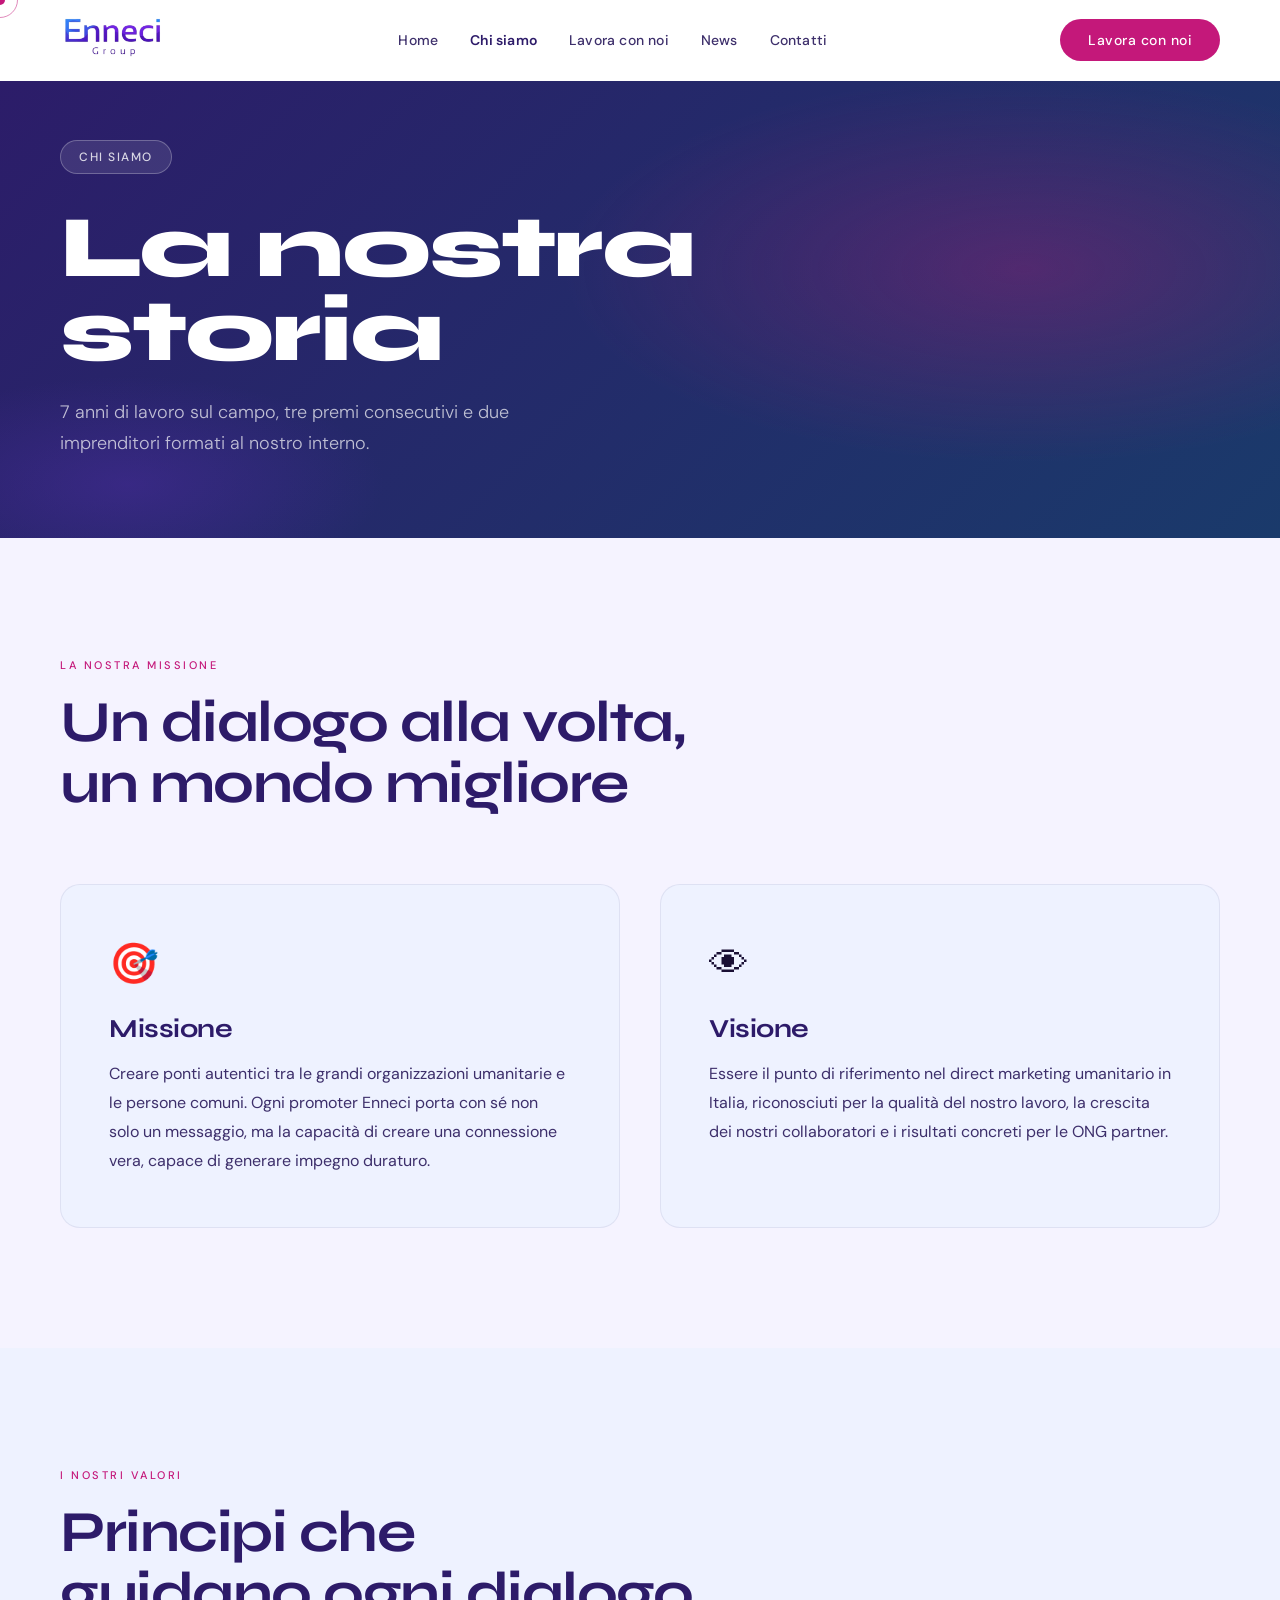
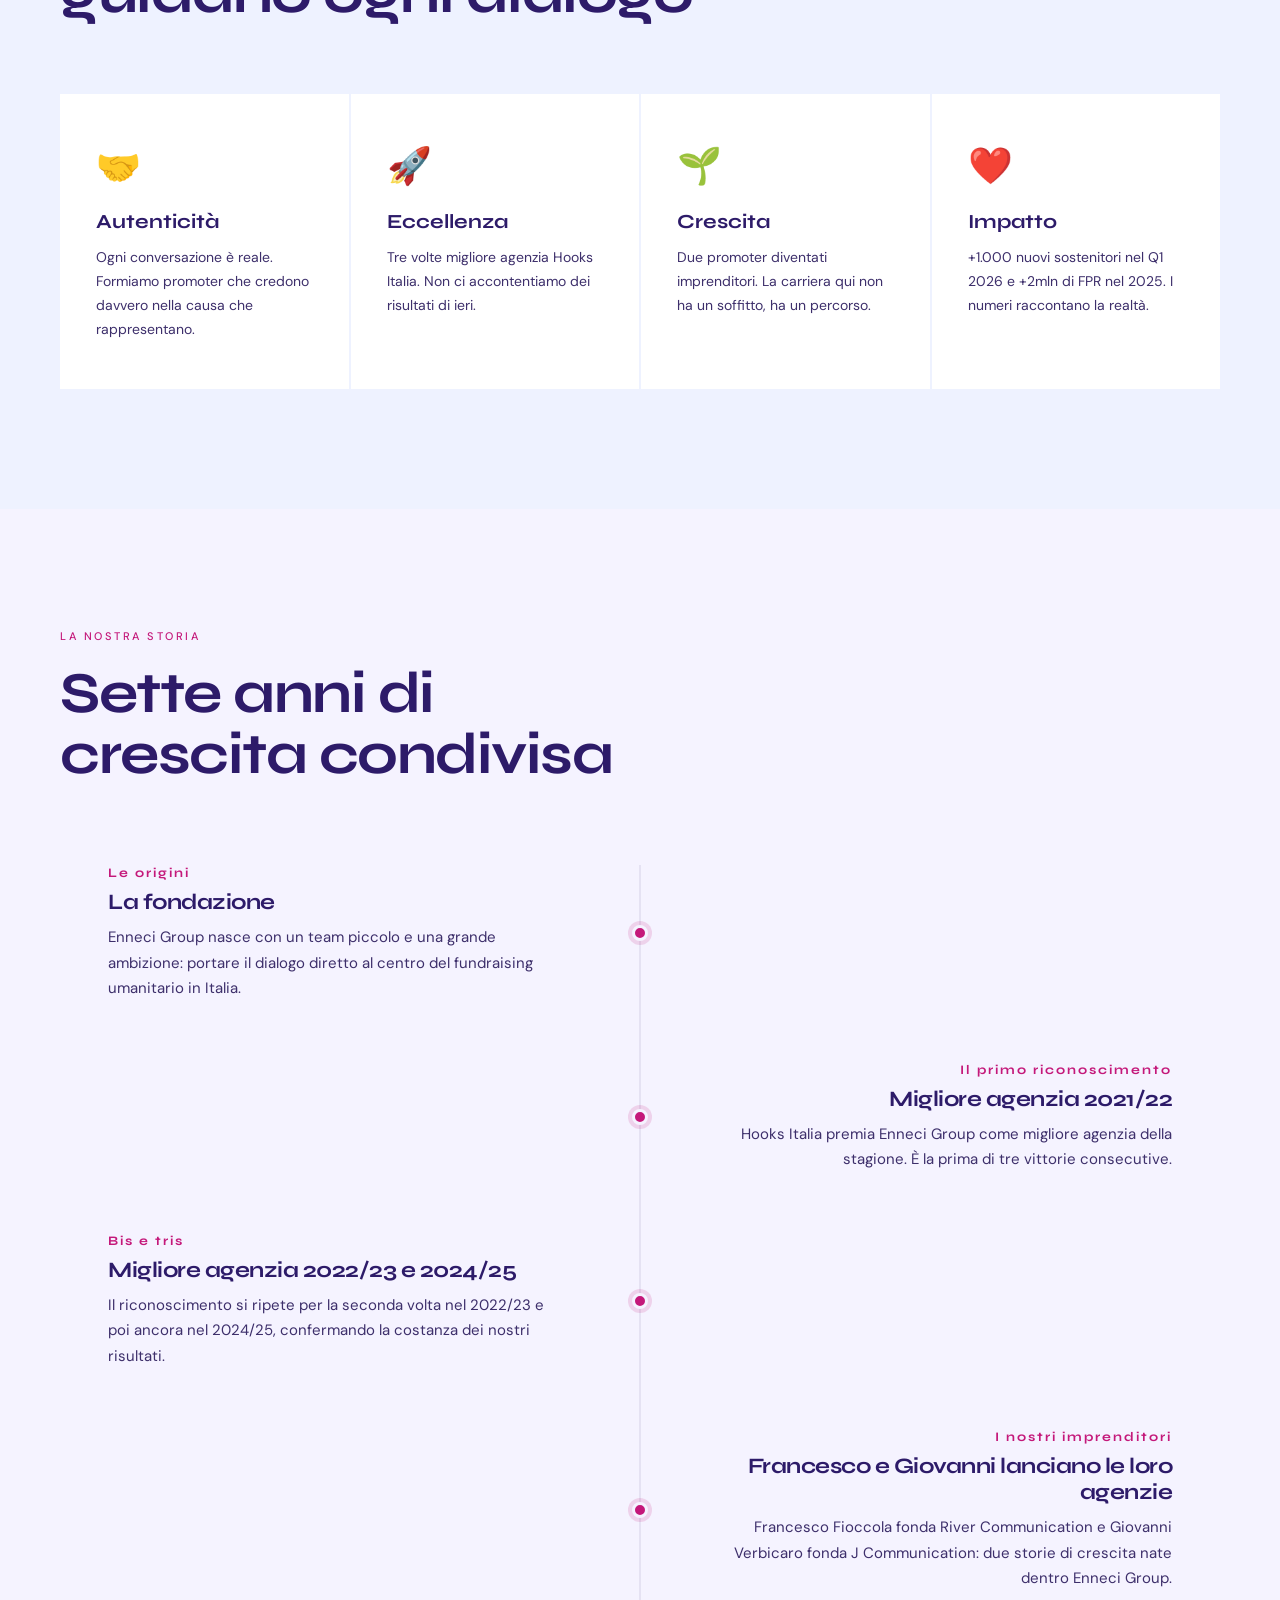
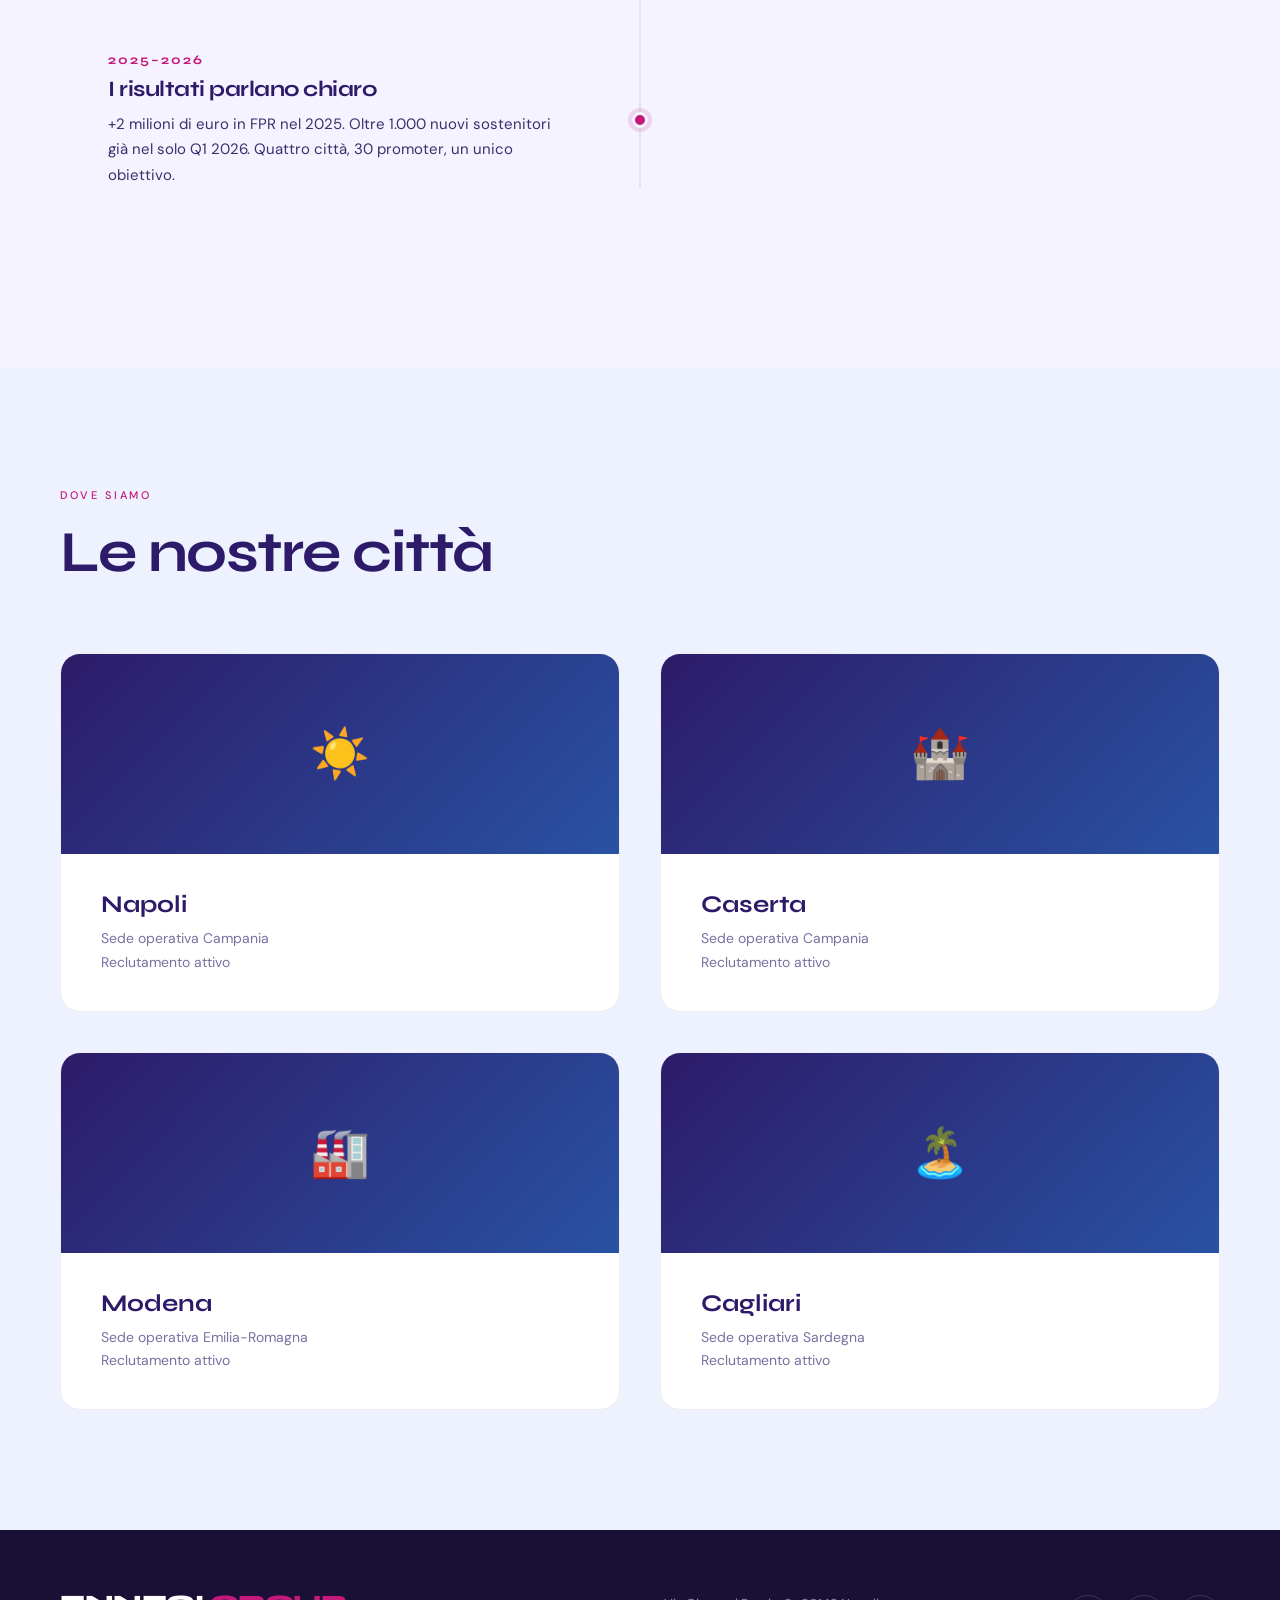
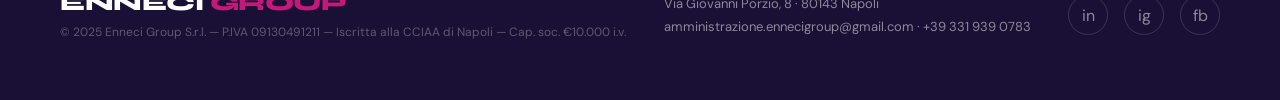
==== commit ef641fca: "Contenuti reali: dati società, partner ONG, testimonianze, città" ====
--- a/chi-siamo.html
+++ b/chi-siamo.html
@@ -519,24 +519,24 @@
     <div class="page-hero-inner">
       <div class="page-tag">Chi siamo</div>
       <h1>La nostra<br>storia</h1>
-      <p>Da un'idea semplice a una realtà consolidata nel fundraising italiano e internazionale.</p>
+      <p>7 anni di lavoro sul campo, tre premi consecutivi e due imprenditori formati al nostro interno.</p>
     </div>
   </div>
 
   <!-- MISSION -->
   <section class="mission reveal">
     <div class="section-tag">La nostra missione</div>
-    <h2 class="section-title">Creare valore reale<br>per il non profit</h2>
+    <h2 class="section-title">Un dialogo alla volta,<br>un mondo migliore</h2>
     <div class="mission-grid">
       <div class="mission-block">
         <div class="mission-icon">🎯</div>
         <h3>Missione</h3>
-        <p>Siamo convinti che ogni persona possa contribuire a un mondo migliore. Il nostro ruolo è creare il ponte tra chi vuole donare e le organizzazioni che fanno del bene concreto.</p>
+        <p>Creare ponti autentici tra le grandi organizzazioni umanitarie e le persone comuni. Ogni promoter Enneci porta con sé non solo un messaggio, ma la capacità di creare una connessione vera, capace di generare impegno duraturo.</p>
       </div>
       <div class="mission-block">
         <div class="mission-icon">👁</div>
         <h3>Visione</h3>
-        <p>Un ecosistema del fundraising più etico, professionale ed efficace, dove i donatori si sentono parte di una comunità e le ONG possono concentrarsi sulla loro missione.</p>
+        <p>Essere il punto di riferimento nel direct marketing umanitario in Italia, riconosciuti per la qualità del nostro lavoro, la crescita dei nostri collaboratori e i risultati concreti per le ONG partner.</p>
       </div>
     </div>
   </section>
@@ -544,27 +544,27 @@
   <!-- VALUES -->
   <section class="values reveal">
     <div class="section-tag">I nostri valori</div>
-    <h2 class="section-title">Principi che<br>guidano ogni azione</h2>
+    <h2 class="section-title">Principi che<br>guidano ogni dialogo</h2>
     <div class="values-grid">
       <div class="value-card">
         <div class="value-icon">🤝</div>
-        <h3>Integrità</h3>
-        <p>Operiamo con trasparenza e onestà in ogni rapporto: con i clienti, i donatori e il nostro team.</p>
+        <h3>Autenticità</h3>
+        <p>Ogni conversazione è reale. Formiamo promoter che credono davvero nella causa che rappresentano.</p>
       </div>
       <div class="value-card">
         <div class="value-icon">🚀</div>
-        <h3>Innovazione</h3>
-        <p>Sperimentiamo continuamente nuovi approcci e tecnologie per migliorare i risultati delle campagne.</p>
+        <h3>Eccellenza</h3>
+        <p>Tre volte migliore agenzia Hooks Italia. Non ci accontentiamo dei risultati di ieri.</p>
       </div>
       <div class="value-card">
         <div class="value-icon">🌱</div>
         <h3>Crescita</h3>
-        <p>Investiamo nella formazione e nello sviluppo di ogni membro del team, perché il loro successo è il nostro.</p>
+        <p>Due promoter diventati imprenditori. La carriera qui non ha un soffitto, ha un percorso.</p>
       </div>
       <div class="value-card">
         <div class="value-icon">❤️</div>
         <h3>Impatto</h3>
-        <p>Misuriamo il nostro successo in termini di impatto sociale reale generato per le organizzazioni partner.</p>
+        <p>+1.000 nuovi sostenitori nel Q1 2026 e +2mln di FPR nel 2025. I numeri raccontano la realtà.</p>
       </div>
     </div>
   </section>
@@ -572,13 +572,13 @@
   <!-- TIMELINE -->
   <section class="timeline-section reveal">
     <div class="section-tag">La nostra storia</div>
-    <h2 class="section-title">Vent'anni di<br>crescita condivisa</h2>
+    <h2 class="section-title">Sette anni di<br>crescita condivisa</h2>
     <div class="timeline">
       <div class="timeline-item">
         <div class="tl-content">
-          <div class="tl-year">2008</div>
+          <div class="tl-year">Le origini</div>
           <h3>La fondazione</h3>
-          <p>Enneci Group nasce a Roma con un team di 5 persone e la prima campagna per UNICEF Italia.</p>
+          <p>Enneci Group nasce con un team piccolo e una grande ambizione: portare il dialogo diretto al centro del fundraising umanitario in Italia.</p>
         </div>
         <div class="tl-dot"></div>
         <div class="tl-empty"></div>
@@ -587,16 +587,16 @@
         <div class="tl-empty"></div>
         <div class="tl-dot"></div>
         <div class="tl-content-right">
-          <div class="tl-year">2012</div>
-          <h3>Espansione nazionale</h3>
-          <p>Apertura delle sedi di Milano e Napoli. Il team cresce fino a 50 professionisti.</p>
+          <div class="tl-year">Il primo riconoscimento</div>
+          <h3>Migliore agenzia 2021/22</h3>
+          <p>Hooks Italia premia Enneci Group come migliore agenzia della stagione. È la prima di tre vittorie consecutive.</p>
         </div>
       </div>
       <div class="timeline-item">
         <div class="tl-content">
-          <div class="tl-year">2016</div>
-          <h3>Il digitale</h3>
-          <p>Lancio del dipartimento Digital Fundraising: le prime campagne social e di email marketing.</p>
+          <div class="tl-year">Bis e tris</div>
+          <h3>Migliore agenzia 2022/23 e 2024/25</h3>
+          <p>Il riconoscimento si ripete per la seconda volta nel 2022/23 e poi ancora nel 2024/25, confermando la costanza dei nostri risultati.</p>
         </div>
         <div class="tl-dot"></div>
         <div class="tl-empty"></div>
@@ -605,16 +605,16 @@
         <div class="tl-empty"></div>
         <div class="tl-dot"></div>
         <div class="tl-content-right">
-          <div class="tl-year">2020</div>
-          <h3>Resistenza e resilienza</h3>
-          <p>Durante la pandemia, pivotiamo sul telefundraising e sulle campagne digitali, mantenendo i risultati.</p>
+          <div class="tl-year">I nostri imprenditori</div>
+          <h3>Francesco e Giovanni lanciano le loro agenzie</h3>
+          <p>Francesco Fioccola fonda River Communication e Giovanni Verbicaro fonda J Communication: due storie di crescita nate dentro Enneci Group.</p>
         </div>
       </div>
       <div class="timeline-item">
         <div class="tl-content">
-          <div class="tl-year">2024</div>
-          <h3>Oggi</h3>
-          <p>100+ collaboratori, 50+ ONG partner, oltre 1 milione di donatori raggiunti ogni anno.</p>
+          <div class="tl-year">2025–2026</div>
+          <h3>I risultati parlano chiaro</h3>
+          <p>+2 milioni di euro in FPR nel 2025. Oltre 1.000 nuovi sostenitori già nel solo Q1 2026. Quattro città, 30 promoter, un unico obiettivo.</p>
         </div>
         <div class="tl-dot"></div>
         <div class="tl-empty"></div>
@@ -622,37 +622,37 @@
     </div>
   </section>
 
-  <!-- OFFICES -->
+  <!-- UFFICI -->
   <section class="offices reveal">
     <div class="section-tag">Dove siamo</div>
-    <h2 class="section-title">Le nostre sedi</h2>
+    <h2 class="section-title">Le nostre città</h2>
     <div class="offices-grid">
-      <div class="office-card">
-        <div class="office-map">🏛️</div>
-        <div class="office-info">
-          <div class="office-city">Roma — Sede centrale</div>
-          <div class="office-addr">Via Roma 1, 00100 Roma<br>Tel: +39 06 1234 5678<br>info@enneci.it</div>
-        </div>
-      </div>
-      <div class="office-card">
-        <div class="office-map">🌆</div>
-        <div class="office-info">
-          <div class="office-city">Milano</div>
-          <div class="office-addr">Corso Buenos Aires 10, 20124 Milano<br>Tel: +39 02 1234 5678<br>milano@enneci.it</div>
-        </div>
-      </div>
       <div class="office-card">
         <div class="office-map">☀️</div>
         <div class="office-info">
           <div class="office-city">Napoli</div>
-          <div class="office-addr">Via Toledo 100, 80134 Napoli<br>Tel: +39 081 1234 5678<br>napoli@enneci.it</div>
+          <div class="office-addr">Sede operativa Campania<br>Reclutamento attivo</div>
         </div>
       </div>
       <div class="office-card">
-        <div class="office-map">⛰️</div>
+        <div class="office-map">🏰</div>
         <div class="office-info">
-          <div class="office-city">Torino</div>
-          <div class="office-addr">Via Po 20, 10123 Torino<br>Tel: +39 011 1234 5678<br>torino@enneci.it</div>
+          <div class="office-city">Caserta</div>
+          <div class="office-addr">Sede operativa Campania<br>Reclutamento attivo</div>
+        </div>
+      </div>
+      <div class="office-card">
+        <div class="office-map">🏭</div>
+        <div class="office-info">
+          <div class="office-city">Modena</div>
+          <div class="office-addr">Sede operativa Emilia-Romagna<br>Reclutamento attivo</div>
+        </div>
+      </div>
+      <div class="office-card">
+        <div class="office-map">🏝️</div>
+        <div class="office-info">
+          <div class="office-city">Cagliari</div>
+          <div class="office-addr">Sede operativa Sardegna<br>Reclutamento attivo</div>
         </div>
       </div>
     </div>
@@ -661,11 +661,12 @@
   <footer>
     <div>
       <div class="footer-logo">ENNECI <span>GROUP</span></div>
-      <div class="footer-copy">© 2024 Enneci Group S.r.l. — P.IVA 12345678901</div>
+      <div class="footer-copy">© 2025 Enneci Group S.r.l. — P.IVA 09130491211 — Iscritta alla CCIAA di Napoli — Cap. soc. €10.000 i.v.</div>
     </div>
     <div class="footer-info">
-      Via Roma 1, 00100 Roma<br>
-      <a href="mailto:info@enneci.it">info@enneci.it</a> · <a href="tel:+390612345678">+39 06 1234 5678</a>
+      Via Giovanni Porzio, 8 · 80143 Napoli<br>
+      <a href="mailto:amministrazione.ennecigroup@gmail.com">amministrazione.ennecigroup@gmail.com</a>
+      · <a href="tel:+393319390783">+39 331 939 0783</a>
     </div>
     <div class="footer-social">
       <a href="#" class="social-link">in</a>
